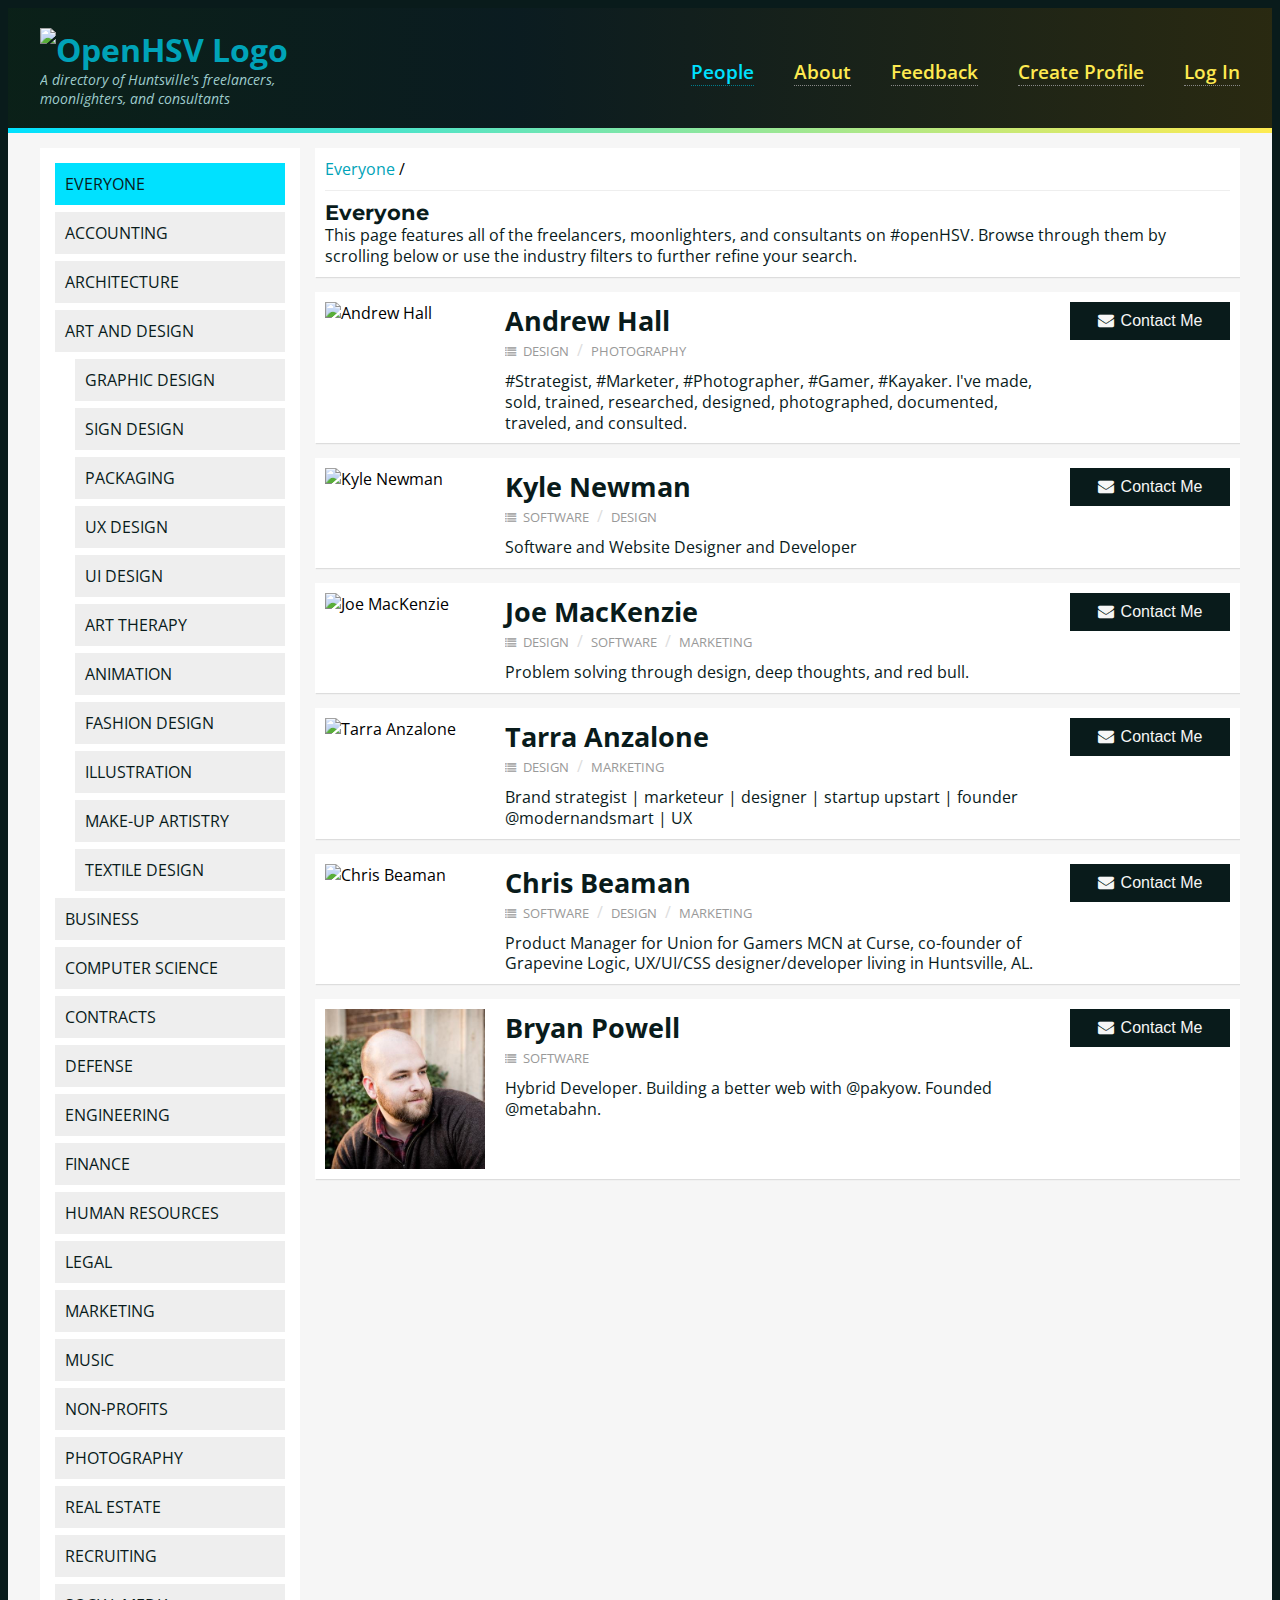
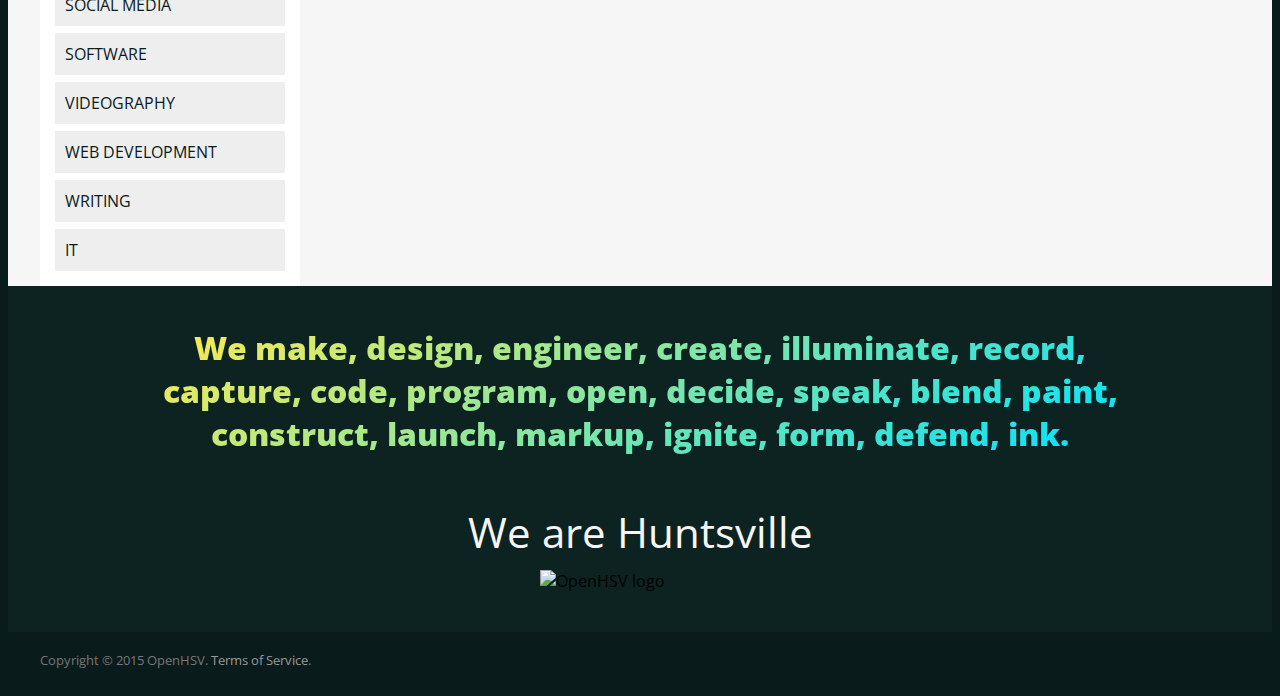
==== people/index.html @ aa8721c0 "Updated the content and CSS across all pages" ====
<!DOCTYPE html>
<html>
	<head>
	    <meta charset="utf-8">
	    <meta http-equiv="X-UA-Compatible" content="IE=edge">
	    <title>#openHSV - Index of freelancers, moonlighters, and consultants.</title>
	    <meta name="description" content="All of the professionals on #openHSV, sortable by industry.">
	    <meta name="viewport" content="width=device-width, initial-scale=1">
	    <link rel="stylesheet" href="/assets/font-awesome/css/font-awesome.min.css">
	    <link rel="stylesheet" href="/assets/css/normalize.css">
	    <link rel="stylesheet" href="/assets/css/style.css">
	    <link href='http://fonts.googleapis.com/css?family=Open+Sans:400,400italic,600,800|Montserrat' rel='stylesheet' type='text/css'>
	    <script src="http://code.jquery.com/jquery-2.1.4.min.js"></script>
	    <script src="https://code.jquery.com/ui/1.11.4/jquery-ui.min.js"></script>
	    <script src="/assets/js/modernizr.js"></script>
	</head>
	<body class="find">
		<header>
			<div class="overlay">
				<div class="header-top">
					<div class="wrapper">
						<div class="title">
							<h1>
								<a href="/">
									<img src="/assets/img/openhsv-logo.png" alt="OpenHSV Logo" />
								</a>
							</h1>
							<p>A directory of Huntsville's freelancers, moonlighters, and consultants</p>
						</div>
						<nav>
							<ul class="pages">
								<li>
									<a href="/people" class="selected">People</a>
								</li>
								<li>
									<a href="/about">About</a>
								</li>
								<li>
									<a class="fancybox" data-fancybox-type="iframe" href="/feedback">Feedback</a>
								</li>
							</ul>
							<ul class="create-login">
								<li>
									<a href="/people/new">Create Profile</a>
								</li>
								<li>
									<a href="/people/login">Log In</a>
								</li>					
							</ul>
						</nav>
					</div>
				</div>
			</div>
			<div class="gradient"></div>
		</header>
		<div class="content">
			<div class="wrapper">
				<div class="sidebar">
					<ul class="parentcats">
						<li class="selected">
							<a href="#">Everyone</a>
						</li>
						<li>
							<a href="#">Accounting</a>
						</li>
						<li>
							<a href="#">Architecture</a>
						</li>
						<li>
							<a href="#">Art and Design</a>
							<ul class="subcats">
								<li>
									<a href="#">Graphic Design</a>
								</li>
								<li>
									<a href="#">Sign Design</a>
								</li>
								<li>
									<a href="#">Packaging</a>
								</li>
								<li>
									<a href="#">UX Design</a>
								</li>
								<li>
									<a href="#">UI Design</a>
								</li>
								<li>
									<a href="#">Art Therapy</a>
								</li>
								<li>
									<a href="#">Animation</a>
								</li>
								<li>
									<a href="#">Fashion Design</a>
								</li>
								<li>
									<a href="#">Illustration</a>
								</li>
								<li>
									<a href="#">Make-Up Artistry</a>
								</li>
								<li>
									<a href="#">Textile Design</a>
								</li>
							</ul>
						</li>
						<li>
							<a href="#">Business</a>
						</li>
						<li>
							<a href="#">Computer Science</a>
						</li>
						<li>
							<a href="#">Contracts</a>
						</li>
						<li>
							<a href="#">Defense</a>
						</li>
						<li>
							<a href="#">Engineering</a>
						</li>
						<li>
							<a href="#">Finance</a>
						</li>
						<li>
							<a href="#">Human Resources</a>
						</li>
						<li>
							<a href="#">Legal</a>
						</li>
						<li>
							<a href="#">Marketing</a>
						</li>
						<li>
							<a href="#">Music</a>
						</li>
						<li>
							<a href="#">Non-Profits</a>
						</li>
						<li>
							<a href="#">Photography</a>
						</li>
						<li>
							<a href="#">Real Estate</a>
						</li>
						<li>
							<a href="#">Recruiting</a>
						</li>
						<li>
							<a href="#">Social Media</a>
						</li>
						<li>
							<a href="#">Software</a>
						</li>
						<li>
							<a href="#">Videography</a>
						</li>
						<li>
							<a href="#">Web Development</a>
						</li>
						<li>
							<a href="#">Writing</a>
						</li>
						<li>
							<a href="#">IT</a>
						</li>
					</ul>
				</div>
				<div class="profiles">
					<div class="description">
						<ul class="breadcrumbs">
							<li>
								<a href="/people">Everyone</a>
							</li>
							<li>&nbsp;/&nbsp;</li>
						</ul>
						<h2>Everyone</h2>
						<p>This page features all of the freelancers, moonlighters, and consultants on #openHSV. Browse through them by scrolling below or use the industry filters to further refine your search.</p>
					</div>
					<ul class="profiles-ul">
						<li class="profile">
							<img src="/assets/img/andrew-hall.jpg" alt="Andrew Hall" />
							<div class="details">
								<div class="contact">
									<div class="contact-wrapper">
										<button class="contactme"><span>Contact Me</span></button>
										<ul class="links">
											<li class="website">
												<a href="#"><span>Website</span></a>
											</li>
											<li class="linkedin">
												<a href="#"><span>Linkedin</span></a>
											</li>
											<li class="twitter">
												<a href="#"><span>Twitter</span></a>
											</li>
										</ul>
									</div>
								</div>
								<div class="details-wrapper">
									<h3>Andrew Hall</h3>
									<ul class="categories">
										<li>
											<a href="#">Design</a>
										</li>
										<li class="slash">&nbsp;/&nbsp;</li>
										<li>
											<a href="#">Photography</a>
										</li>
									</ul>
									<p class="bio">#Strategist, #Marketer, #Photographer, #Gamer, #Kayaker. I've made, sold, trained, researched, designed, photographed, documented, traveled, and consulted.</p>
								</div>
							</div>
						</li>
						<li class="profile">
							<img src="/assets/img/kyle-newman.jpg" alt="Kyle Newman" />
							<div class="details">
								<div class="contact">
									<div class="contact-wrapper">
										<button class="contactme"><span>Contact Me</span></button>
										<ul class="links">
											<li class="website">
												<a href="#"><span>Website</span></a>
											</li>
											<li class="linkedin">
												<a href="#"><span>Linkedin</span></a>
											</li>
											<li class="twitter">
												<a href="#"><span>Twitter</span></a>
											</li>
										</ul>
									</div>
								</div>
								<div class="details-wrapper">
									<h3>Kyle Newman</h3>
									<ul class="categories">
										<li>
											<a href="#">Software</a>
										</li>
										<li class="slash">&nbsp;/&nbsp;</li>
										<li>
											<a href="#">Design</a>
										</li>
									</ul>
									<p class="bio">Software and Website Designer and Developer</p>
								</div>
							</div>
						</li>
						<li class="profile">
							<img src="/assets/img/joe-mackenzie.jpg" alt="Joe MacKenzie" />
							<div class="details">
								<div class="contact">
									<div class="contact-wrapper">
										<button class="contactme"><span>Contact Me</span></button>
										<ul class="links">
											<li class="website">
												<a href="#"><span>Website</span></a>
											</li>
											<li class="linkedin">
												<a href="#"><span>Linkedin</span></a>
											</li>
											<li class="twitter">
												<a href="#"><span>Twitter</span></a>
											</li>
										</ul>
									</div>
								</div>
								<div class="details-wrapper">
									<h3>Joe MacKenzie</h3>
									<ul class="categories">
										<li>
											<a href="#">Design</a>
										</li>
										<li class="slash">&nbsp;/&nbsp;</li>
										<li>
											<a href="#">Software</a>
										</li>
										<li class="slash">&nbsp;/&nbsp;</li>
										<li>
											<a href="#">Marketing</a>
										</li>
									</ul>
									<p class="bio">Problem solving through design, deep thoughts, and red bull.</p>
								</div>
							</div>
						</li>
						<li class="profile">
							<img src="/assets/img/tarra-anzalone.jpg" alt="Tarra Anzalone" />
							<div class="details">
								<div class="contact">
									<div class="contact-wrapper">
										<button class="contactme"><span>Contact Me</span></button>
										<ul class="links">
											<li class="website">
												<a href="#"><span>Website</span></a>
											</li>
											<li class="linkedin">
												<a href="#"><span>Linkedin</span></a>
											</li>
											<li class="twitter">
												<a href="#"><span>Twitter</span></a>
											</li>
										</ul>
									</div>
								</div>
								<div class="details-wrapper">
									<h3>Tarra Anzalone</h3>
									<ul class="categories">
										<li>
											<a href="#">Design</a>
										</li>
										<li class="slash">&nbsp;/&nbsp;</li>
										<li>
											<a href="#">Marketing</a>
										</li>
									</ul>
									<p class="bio">Brand strategist | marketeur | designer | startup upstart | founder @modernandsmart | UX</p>
								</div>
							</div>
						</li>
						<li class="profile">
							<img src="/assets/img/chris-beaman.jpg" alt="Chris Beaman" />
							<div class="details">
								<div class="contact">
									<div class="contact-wrapper">
										<button class="contactme"><span>Contact Me</span></button>
										<ul class="links">
											<li class="website">
												<a href="http://www.chrisbeaman.com"><span>Website</span></a>
											</li>
											<li class="linkedin">
												<a href="http://www.linkedin.com/in/chrisbeaman"><span>Linkedin</span></a>
											</li>
											<li class="twitter">
												<a href="http://twitter.com/cgbeaman"><span>Twitter</span></a>
											</li>
										</ul>
									</div>
								</div>
								<div class="details-wrapper">
									<h3>Chris Beaman</h3>
									<ul class="categories">
										<li>
											<a href="#">Software</a>
										</li>
										<li class="slash">&nbsp;/&nbsp;</li>
										<li>
											<a href="#">Design</a>
										</li>
										<li class="slash">&nbsp;/&nbsp;</li>
										<li>
											<a href="#">Marketing</a>
										</li>
									</ul>
									<p class="bio">Product Manager for Union for Gamers MCN at Curse, co-founder of Grapevine Logic, UX/UI/CSS designer/developer living in Huntsville, AL.</p>
								</div>
							</div>
						</li>
						<li class="profile">
							<img src="/assets/img/bryan-powell.jpg" alt="Bryan Powell" />
							<div class="details">
								<div class="contact">
									<div class="contact-wrapper">
										<button class="contactme"><span>Contact Me</span></button>
										<ul class="links">
											<li class="website">
												<a href="#"><span>Website</span></a>
											</li>
											<li class="linkedin">
												<a href="#"><span>Linkedin</span></a>
											</li>
											<li class="twitter">
												<a href="#"><span>Twitter</span></a>
											</li>
										</ul>
									</div>
								</div>
								<div class="details-wrapper">
									<h3>Bryan Powell</h3>
									<ul class="categories">
										<li>
											<a href="#">Software</a>
										</li>
									</ul>
									<p class="bio">Hybrid Developer. Building a better web with @pakyow. Founded @metabahn.</p>
								</div>
							</div>
						</li>
					</ul>
				</div>
			</div>
		</div>
		<div class="originals">
			<div class="wrapper">
				<h3>We make, design, engineer, create, illuminate, record, capture, code, program, open, decide, speak, blend, paint, construct, launch, markup, ignite, form, defend, ink.</h3>
				<p>We are Huntsville</p>
				<img src="/assets/img/openhsv-logo.png" alt="OpenHSV logo" />
			</div>
		</div>
		<footer>
			<div class="wrapper">
				<p>Copyright &copy; 2015 OpenHSV. <a href="/terms">Terms of Service</a>.</p>
			</div>
		</footer>
	<script src="/assets/js/jquery.fancybox.pack.js"></script>
	<script src="/assets/js/jquery.fancybox-buttons.js"></script>
	<script src="/assets/js/tinynav.min.js"></script>
	<script src="/assets/js/main.js"></script>
	</body>
</html>
---- assets/css/style.css ----
/* Imports */
@import url("jquery.fancybox.css");
@import url("jquery.fancybox-buttons.css");

/*================ GLOBAL =================
=========================================*/

body {
	font-size: 16px;
	font-family: 'Open Sans', sans-serif;
	font-weight: 400;
	background-color: #091B1B;
}
a {
	text-decoration: none;
	color: #00A3B8;
}
a:hover {
	text-decoration: underline;
	color: #00A3B8;
}
a:focus, a:active, a:hover, a:visited {
	outline: none;
}
p {
	font-size: 1em;
	line-height: 1.3;
	color: #091B1B;
}
ul {
	list-style: none;
	padding: 0;
	margin: 0;
}
h1, h2 {
	margin: 0; 
	padding: 0;
}
.content {
	background-color: #f6f6f6;
}

/*================ HEADER =================
=========================================*/
header {
	background: url('../img/computerfilledtable.jpg') no-repeat right top;
	background-size: 100%;
}
header .overlay {
	background: rgba(10, 40, 40, 0.8);
	background: -moz-linear-gradient(left,  rgba(11,33,24,0.9) 0%, rgba(11,28,33,0.9) 40%, rgba(45,43,16,0.9) 100%); /* FF3.6+ */
	background: -webkit-gradient(linear, left top, right top, color-stop(0%,rgba(11,33,24,0.9)), color-stop(40%,rgba(11,28,33,0.9)), color-stop(100%,rgba(45,43,16,0.9))); /* Chrome,Safari4+ */
	background: -webkit-linear-gradient(left,  rgba(11,33,24,0.9) 0%,rgba(11,28,33,0.9) 40%,rgba(45,43,16,0.9) 100%); /* Chrome10+,Safari5.1+ */
	background: -o-linear-gradient(left,  rgba(11,33,24,0.9) 0%,rgba(11,28,33,0.9) 40%,rgba(45,43,16,0.9) 100%); /* Opera 11.10+ */
	background: -ms-linear-gradient(left,  rgba(11,33,24,0.9) 0%,rgba(11,28,33,0.9) 40%,rgba(45,43,16,0.9) 100%); /* IE10+ */
	background: linear-gradient(to right,  rgba(11,33,24,0.9) 0%,rgba(11,28,33,0.9) 40%,rgba(45,43,16,0.9) 100%); /* W3C */
	filter: progid:DXImageTransform.Microsoft.gradient( startColorstr='#e60b2118', endColorstr='#e62d2b10',GradientType=1 ); /* IE6-9 */
}
.header-top {
	padding: 20px 0;
	overflow: hidden;
}
.header-bottom {
	padding-bottom: 20px;
	overflow: hidden;
}
.gradient {
	background: rgba(0,225,255,1);
	background: -moz-linear-gradient(45deg, rgba(0,225,255,1) 0%, rgba(255,235,80,1) 100%);
	background: -webkit-gradient(left bottom, right top, color-stop(0%, rgba(0,225,255,1)), color-stop(100%, rgba(255,235,80,1)));
	background: -webkit-linear-gradient(45deg, rgba(0,225,255,1) 0%, rgba(255,235,80,1) 100%);
	background: -o-linear-gradient(45deg, rgba(0,225,255,1) 0%, rgba(255,235,80,1) 100%);
	background: -ms-linear-gradient(45deg, rgba(0,225,255,1) 0%, rgba(255,235,80,1) 100%);
	background: linear-gradient(45deg, rgba(0,225,255,1) 0%, rgba(255,235,80,1) 100%);
	filter: progid:DXImageTransform.Microsoft.gradient( startColorstr='#00e1ff ', endColorstr='#ffeb50 ', GradientType=1 );
	width: 100%;
	height: 5px;
}
.wrapper {
	max-width: 1200px;
	margin: 0 auto;
	overflow: hidden;
}
.title {
	float: left;
	width: 250px;
}
.title p {
	font-size: 0.9em;
	font-style: italic;
	color: #9DCBCB;
	margin: 0;
}
h1 img {
	width: 250px;
}
nav {
	float: right;
	padding-top: 30px;
}
nav ul {
	float: left;
	margin: 0;
}
nav .pages {
	margin-right: 40px;
}
nav li {
	float: left; 
	margin-right: 40px;
}
nav li:last-child {
	margin-right: 0;
}
nav li a {
	font-size: 1.2em;
	font-weight: 600;
	color: #FEEA50;
	border-bottom: 1px dotted #888;
	display: block;
}
nav li a:hover {
	color: #f6f6f6;
	border-bottom-color: #888;
	text-decoration: none;
}
nav li a.selected, nav li a.selected:hover {
	color: #00E1FF;
	border-bottom-color: #007C8C;
}

/*=============== HOME PAGE ===============
=========================================*/

.home .header-top {
	background-color: rgba(9, 27, 27, 0.7);
}
.home h2 {
	font-family: 'Open Sans', sans-serif;
	font-size: 1.8em;
	line-height: 1.4;
	padding: 40px 0;
	color: #f6f6f6;
	clear: both;
	width: 60%;
	margin: 0 auto;
	text-align: center;
	font-weight: normal;
}
.home h3 {
	color: #f6f6f6;
	text-align: center;
	font-family: 'Montserrat', sans-serif;
	font-weight: bold;
	font-size: 2.4em;
	line-height: 1.4em;
	padding-bottom: 40px;
	margin: 0;
}
.home h4 {
	color: #f6f6f6;
	font-family: 'Open Sans', sans-serif;
	text-align: center;
	font-size: 1.4em;
	font-weight: normal;
	margin: 0 0 15px;
}
.home .chevron {
	display: block;
	clear: both;
	width: 30px;
	position: relative;
	margin: 0 auto;
	height: 40px;
}
.home .chevron:before, .home .chevron:after {
    position: absolute;
    display: block;
    content: "";
    border: 14px solid transparent;
}
.home .chevron:before {
    top: 0;
    border-top-color: #D8D8D8;
}
.home .chevron:after {
    top: -3px;
    border-top-color: #1E2E2F;
}
.home a {
	outline: none;
}
.home .content .wrapper {
	background: none;
	padding-top: 30px;
}
.blurbs {
	overflow: hidden;
	text-align: center;
}
.blurbs li {
	width: 28%;
	display: inline-block;
	margin-right: 4%;
	text-align: left;
}
.blurbs li:last-child {
	margin-right: 0;
}
.blurbs img {
	width: 100%;
}
.blurbs p {
	font-size: 1.1em;
	margin: 20px 0 0;
	height: 110px;
}
.blurbs a {
	display: block;
	background-color: #091B1B;
	text-align: center;
	color: #f6f6f6;
	font-size: 1.2em;
	padding: 20px 0;
	margin: 20px 0 0;
}
.blurbs a:hover {
	background-color: #054242;
}
.whyjoin {
	text-align: center;
	padding: 50px 0;
}
.whyjoin h3 {
	color: #111;
	padding-bottom: 0;
}
.whyjoin .chevron {
	width: 48px;
	height: 10px;
}
.whyjoin .chevron:before, .whyjoin .chevron:after {
	border: 24px solid transparent;
}
.whyjoin .chevron:before {	    
	border-top-color: #aaa;
}
.whyjoin .chevron:after {
    border-top-color: #fbfbfb;
}
.together {
	background: url('../img/groupdiscussion.jpg') no-repeat left -260px;
	background-size: 100%;
}
.together .overlay {
	background: rgba(0, 0, 0, 0.7);
}
.together h3 {
	padding: 100px 0 0;
	text-align: center;
	margin: 0;
}
.together p {
	font-size: 1.9em;
	padding: 40px 0 100px;
	text-align: center;
	color: #f6f6f6;
	margin: 0 auto;
	width: 70%;
}
.credo {
	background: url('../img/greyzz.png') repeat 0 0;
}
.credo .wrapper {
	padding: 50px 0;
}
.credo h5 {
	font-size: 4em;
	text-align: center;
	margin: 0;
	font-family: 'Montserrat', sans-serif;
}
.credo ol {
	width: 320px;
	margin: 20px auto 0;
}
.credo li {
	font-size: 1.6em;
}
.credo a {
	display: block;
	background-color: #091B1B;
	text-align: center;
	color: #f6f6f6;
	font-size: 1.5em;
	padding: 20px 0;
	width: 300px;
	margin: 40px auto 0;
}
.credo a:hover {
	background-color: #054242;
	color: #f6f6f6;
}
.pattern {
	background: #f6f6f6 url('../img/grey.png') repeat 0 0;
}
.pattern .overlay {
	background: rgba(256, 256, 256, 0.3);
}

/*============== ABOUT PAGE ===============
=========================================*/

.breadcrumbs {
	overflow: hidden;
	padding: 15px 0;
  	box-shadow: 0px 2px 0 #eee;
  	margin: 0;
}
.breadcrumbs li {
	float: left;
}
.breadcrumbs li a {
	color: #00A3B8;
}
.breadcrumbs li a:hover {
	text-decoration: underline;
}
.content-body {
	padding: 20px 0;
}

/*=============== ORIGINALS ===============
=========================================*/

.originals {
	background-color: #0C2322;
	padding: 40px 0;
}
.originals .wrapper {
	margin: 0 auto;
}
.originals h3 {
	color: #00A3B8;
	font-size: 2em;
	font-weight: 800;
	background: linear-gradient(330deg, #00e1ff 0%, #ffeb50 100%);
	-webkit-background-clip: text;
	-webkit-text-fill-color: transparent;
	text-align: center;
	width: 80%;
	margin: 0 auto;
	padding: 0;
}
.originals p {
	color: #f6f6f6;
	font-size: 2.6em;
	padding: 50px 0 0;
	margin: 0;
	text-align: center;
}
.originals img {
	width: 200px;
	margin: 0 auto;
	padding-top: 10px;
	display: block;
}

/*=============== FEEDBACK ================
=========================================*/

.fancybox-type-iframe .fancybox-outer {
	background-color: #EAE9E3;
	}
.jotform-form .form-all {
	width: auto;
}

/*=============== SIDEBAR =================
=========================================*/

.sidebar {
	background-color: #fff;
	width: 260px;
	float: left;
	overflow: hidden;
}
.parentcats {
	padding: 15px;
}
.sidebar {
	margin-top: 15px;
}
.sidebar li {
	margin-bottom: 7px;
}
.sidebar li:last-child {
	margin-bottom: 0;
}
.sidebar a {
	display: block;
	padding: 10px;
	color: #091B1B;
	text-transform: uppercase;
	overflow: hidden;
	background-color: #eee;
}
.sidebar a:hover {
	background-color: #ddd;
}
.sidebar .selected a, .sidebar .selected a:hover {
	background-color: #00E1FF;
}
.subcats {
	margin: 7px 0 0;
}
.subcats li {
	margin-left: 20px;
}
.tinynav { 
	display: none 
}

/*================ INDEX ==================
=========================================*/

.profiles {
	padding: 15px 0 30px 15px;
	overflow: hidden;
}
.description {
	padding: 10px;
	margin: 0 0 15px;
	box-shadow: 1px 1px 1px #ddd;
	background-color: #fff;
}
.description h2 {
	padding: 0;
	color: #091B1B;
	width: auto;
	margin: 0;
	font-size: 1.3em;
	text-align: left;
	font-weight: bold;
	font-family: 'Montserrat', sans-serif;
}
.description .breadcrumbs {
	padding: 0 0 10px;
	margin: 0 0 10px;
	box-shadow: 0 1px 0 #eee;
}
.description p {
	margin: 0;
}
.profile {
	background-color: #fff;
	box-shadow: 1px 1px 1px #ddd;
	overflow: hidden;
	padding: 10px;
	margin: 0 0 15px;
}
.profile:last-child {
	margin-bottom: 0;
}
.profile img {
	width: 160px;
	float: left;
	display: block;
}
.details {
	overflow: hidden;
}
.details-wrapper {
	padding: 0 10px 0 20px;
	overflow: hidden;
}
.details h3 {
	margin: 0;
	font-size: 1.7em;
	color: #091B1B;
}
.categories {
	overflow: hidden;
}
.categories:before {
	font-family: 'FontAwesome';
	margin: 0 3px 0 0;
	color: #aaa;
	content: '\f03a';
	font-size: 0.7em;
}
.categories li {
	display: inline-block;
	color: #999;
}
.categories li a {
	color: #999;
	font-size: 0.8em;
	text-transform: uppercase;
}
.categories li a:hover {
	text-decoration: underline;
}
.categories .slash {
	color: #ddd;
}
.bio {
	padding: 10px 0 0;
	margin: 0;
	font-size: 1em;
}
.contact {
	float: right;
	width: 160px;
}
.contactme {
	display: block;
	background-color: #091B1B;
	text-align: center;
	color: #f6f6f6;
	font-size: 1em;
	padding: 10px 0;
	width: 100%;
	border: 0;
	outline: 0;
}
.contactme:hover {
	background-color: #054242;
	color: #f6f6f6;
}
.contactme span:hover {
	text-decoration: underline;
}
.contactme:before {
	font-family: 'FontAwesome';
	margin:0 7px 0 0;
	color: #f6f6f6;
	content: '\f0e0';
}
.links {
	padding: 10px 0 0;
	position: absolute;
	background-color: #fff;
	display: none;
}
.links li {
	margin-bottom: 5px;
	line-height: 1.2;
}
.links li:last-child {
	margin-bottom: 0;
}
.links a {
	overflow: hidden;
	color: #00A3B8;
	font-size: 0.9em;
}
.links a:before {    
	font-family: 'FontAwesome';
	margin:0 7px 0 0;
	color: #091B1B;
}
.links a:hover {
	text-decoration: none;
}
.links a span:hover {
	text-decoration: underline;
}
.website a:before {
	content: '\f0c1';
}
.linkedin a:before {
	content: '\f0e1';
}
.twitter a:before {
	content: '\f099';
}
.links i {
	font-size: 1.2em;
	display: block;
	float: left;
	margin-right: 8px;
}
.links a span:hover {
	text-decoration: underline;
}

/*=============== ACCORDION ===============
=========================================*/

/* Overlays */
.ui-widget-overlay {
	position: fixed;
	top: 0;
	left: 0;
	width: 100%;
	height: 100%;
}
.ui-accordion .ui-accordion-header {
	display: block;
	cursor: pointer;
	position: relative;
	min-height: 0; /* support: IE7 */
	font-size: 100%;
}

/*============ CREATE PROFILE =============
=========================================*/

.form {
	width: 500px;
	margin: 0 auto;
}
.form h2 {
	font-size: 2em;
}
.errors {
	color: red;
	font-size: 0.8em;
}
fieldset {
	margin: 5px 0 0;
	padding: 20px;
	border: none;
	background-color: #fff;
	box-shadow: 1px 1px 1px #ddd;
}
fieldset li {
	margin-bottom: 20px;
}
fieldset li:last-of-type {
	margin: 0;
}
fieldset label {
	display: block;
}
.form input[type="text"], .form input[type="password"] {
	height: 35px;
	margin: 0;
	padding: 0 0 0 6px;
	width: 240px;
}
.form textarea {
	width: 250px;
	padding: 0 0 0 6px;
	border: 1px solid #dfdfdf;
	height: 100px;
}
::-webkit-input-placeholder {
	padding-left: 6px;
}
:-moz-placeholder {
	padding-left: 6px;
}
:-ms-input-placeholder {
	padding-left: 6px;
}
.smalltext {
	font-size: 0.8em;
	margin: 10px 0 0;
}
.form input[type="submit"] {
	display: block;
	background-color: #091B1B;
	text-align: center;
	color: #f6f6f6;
	font-size: 1em;
	padding: 10px 0;
	border: none;
	width: 140px;
}
.form #submit {
	margin-top: 20px;
}
.form input[type="submit"]:hover, .form #submit:hover {
	background-color: #054242;
	text-decoration: underline;
}
legend {
	text-transform: uppercase;
	color: #bbb;
}

/*================ FOOTER =================
=========================================*/

footer {
	background-color: #091B1B;
}
footer {
	padding: 20px 0;
}
footer p {
	color: #777;
	margin: 0;
	padding: 0;
	font-size: 0.8em;
}
footer a {
	color: #999;
}
footer a:hover {
	color: #999;
	text-decoration: underline;
}

/*============ MEDIA QUERIES ==============
=========================================*/

@media only screen and (max-width: 1400px) {
	header {
		background-size: 1400px;
	}
	.together {
		background-size: 1400px;
	}
}
@media only screen and (max-width: 1200px) {
	.header-top {
		padding: 30px 0;
	}
	.wrapper {
		padding: 0 20px;
	}
	.home h2 {
		width: 70%;
	}
}
@media only screen and (max-width: 900px) {
	
	header {
		background-size: 1600px;
	}
	.title {
		float: none;
		margin: 0 auto;
		text-align: center;
	}
	.header-bottom h2 { 
		text-align: center;
		padding: 25px 0;
		font-size: 1.3em;
		width: 80%;
		margin: 0 auto;
	}
	h3, .header-bottom h3 {
		font-size: 1.6em;
		padding-bottom: 25px;
		margin: 0;
	}
	.profiles {
		padding-left: 0;
	}
	.details h3 {
		padding-bottom: 0;
	}
	.header-bottom h4 {
		font-size: 1.3em;
	}
	.home .chevron {
		height: 25px;
	}
	nav {
		padding-top: 15px;
		float: none;
		text-align: center;
	}
	nav ul {
		margin: 0 auto;
		padding: 10px 0 0;
		float: none;
		overflow: hidden;
		text-align: center;
	}
	nav ul:first-child {
		margin: 0;
		padding: 0;
	}
	nav .nav-buttons {
		padding-top: 20px;
	}
	nav li, .about nav li {
		margin-right: 30px;
		display: inline-block;
		float: none;
	}
	nav li:last-child {
		margin-right: 0;
	}
	nav li a {
		font-size: 1.2em;
	} 
	.tinynav { 
		display: block;
		height: 40px;
		border: 1px solid #eee;
		background-color: #fff;
	}
    .parentcats { 
    	display: none; 
    }
    .js .tinynav { 
    	display: block; 
    }
    .js .parentcats { 
    	display: none; 
	}
    .sidebar {
    	float: none;
    	width: auto;
    	margin-top: 10px;
    }
    select.tinynav {
    	width: 100%;
    }
    .backdrop {
    	background-color: #eaeaea;
    	padding: 20px 0;
    }
    .backdrop img {
    	margin: 0 auto;
    	float: none;
    	display: block;
    }
    .about .google-map {
		width: 300px;
	}
	.about .google-map .map {
		margin-top: -150px;
	}
	.about .about-text p {
		font-size: 0.9em;
	}
	.about .index-wrapper {
		padding: 0 10px;
	}
	.blurbs {
		margin: 0;
	}
	.blurbs li {
		display: block;
		width: 70%;
		margin: 0 auto;
		text-align: left;
		margin-bottom: 50px;
	}
	.blurbs li:last-child {
		margin-bottom: 0;
	}
	.blurbs p {
		margin: 10px 0;
		height: auto;
	}
	.blurbs li:last-child {
		margin: 0 auto;
	}
	.whyjoin {
		padding: 40px 0 20px;
	}
	.whyjoin h3 {
		padding-bottom: 10px;
	}
	.together h3 {
		padding: 40px 0 0;
		font-size: 2em;
		width: 90%;
		margin: 0 auto;
	}
	.together p {
		font-size: 1.5em;
		padding: 40px 0;
	}
	.content-body {
		padding-top: 0;
	}
	.content-body h2 {
		margin-top: 20px;
	}
	.content-body h3 {
		padding-bottom: 0;
	}
	.form h2 {
		padding-top: 10px;
		line-height: 1.1em;
	}
}
@media only screen and (max-width: 700px) {
	.profile img {
		width: 120px;
	}
	.details h3 {
		font-size: 1.3em;
	}
	.contact {
		width: 120px;
	}
}
@media only screen and (max-width: 500px) {
	.contact {
		float: none;
		width: 100%;
	}
	.contact-wrapper {
		padding: 0 0 10px 10px;
		position: relative;
	}
	.links {
		width: 100%;
		background: #f9f9f9;
		padding: 10px 0;
		border-bottom: 1px solid #eee;
	}
	.links li {
		padding: 0 0 0 15px;
	}
	.form {
		width: auto;
	}
	.originals p {
		padding: 25px 0 0;
	}
	.originals h3 {
		font-size: 1.3em;
		width: 90%;
	}
	.originals {
		padding: 25px 0;
	}
}
@media only screen and (max-width: 400px) {
	.header-top {
		padding: 20px 0;
	}
	.wrapper {
		padding: 0 10px;
	}
	h2, .about h2 {
		font-size: 1em;
	}
	.header-bottom h3 {
		font-size: 1.2em;
	}
	.blurbs a {
		margin: 15px 0 0;
	}
	.index-wrapper {
		padding: 10px;
	}
	.together h3 {
		font-size: 1.5em;
	}
	.together p {
		font-size: 1.3em;
	}
	.whyjoin h3 {
		font-size: 1.5em;
	}
	.credo h5 {
		font-size: 3em;
	}
	.credo ol {
		width: 260px;
	}
	.credo li {
		font-size: 1.3em;
	}
	.credo a {
		font-size: 1.2em;
	}
	.originals p {
		font-size: 2em;
		padding-top: 30px;
	}
	.social i {
		font-size: 1em;
	}
	.social a span {
		font-size: 1em;
	}
}
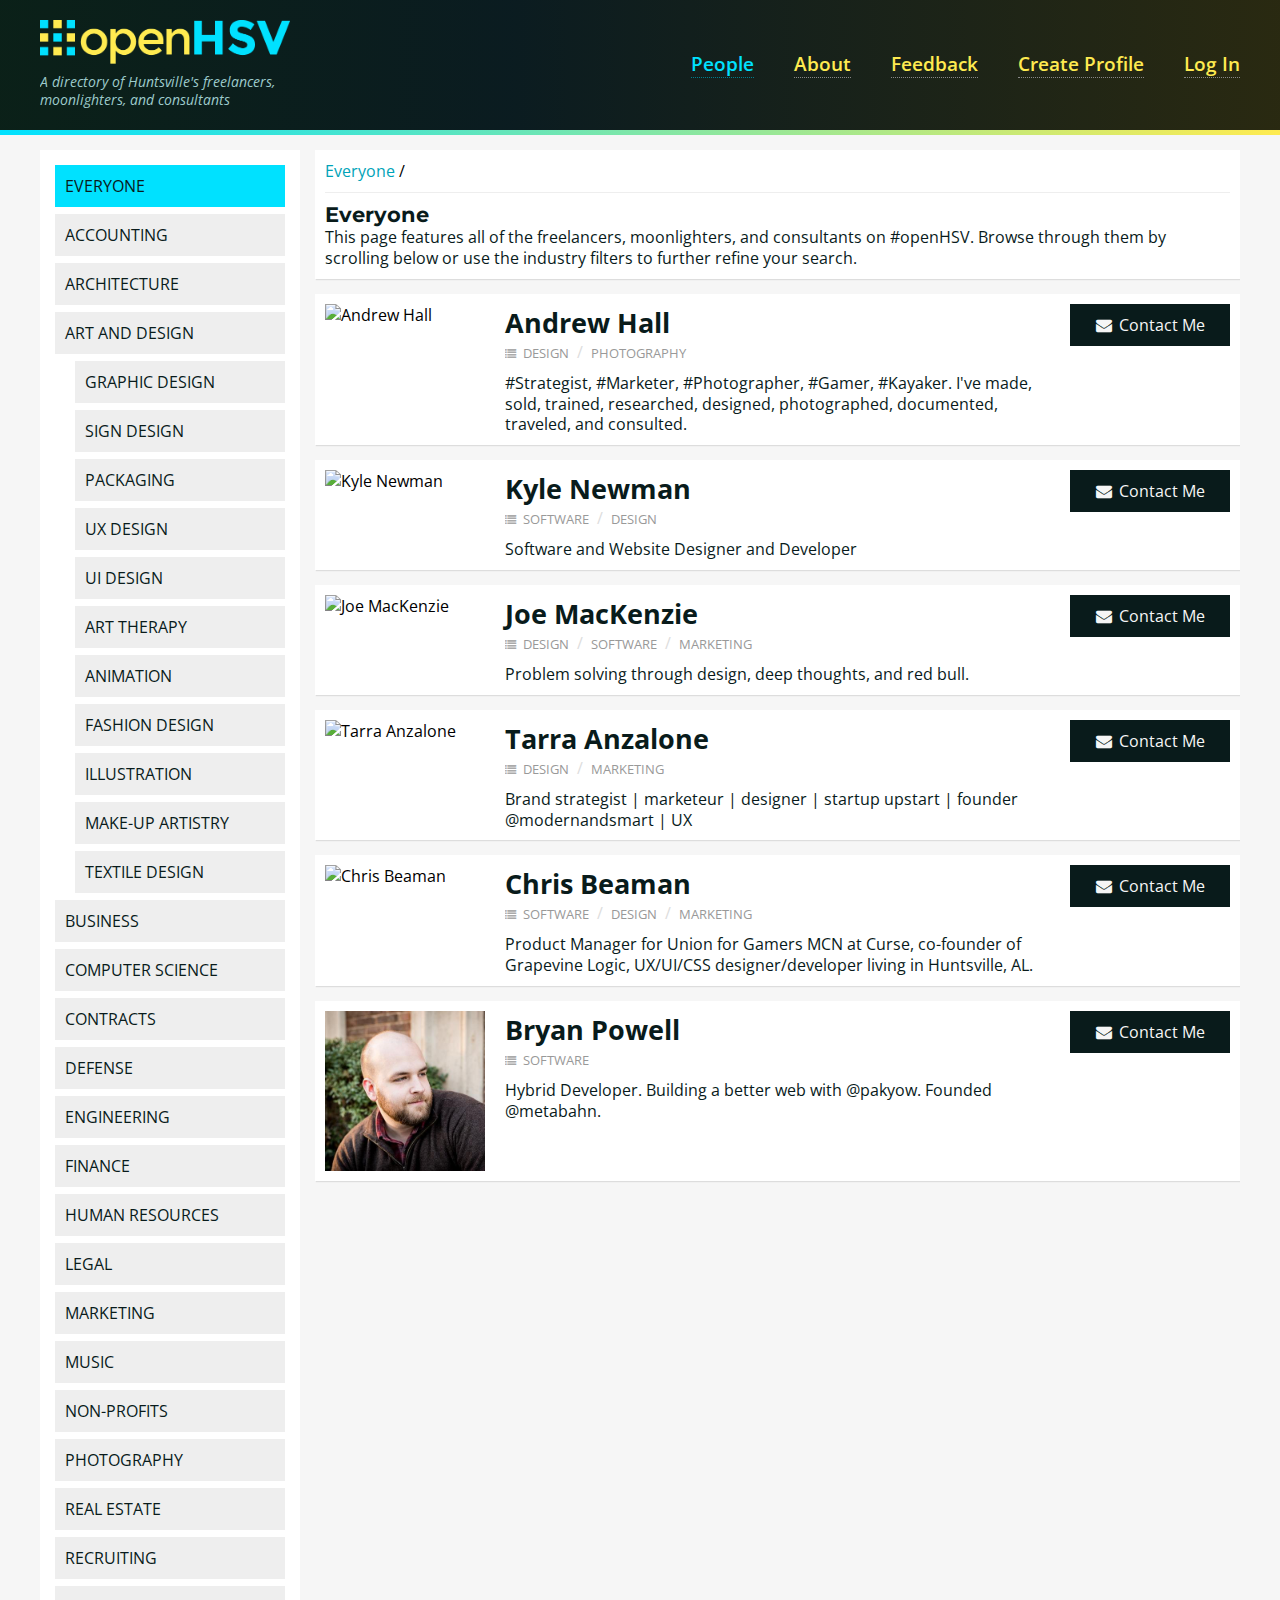
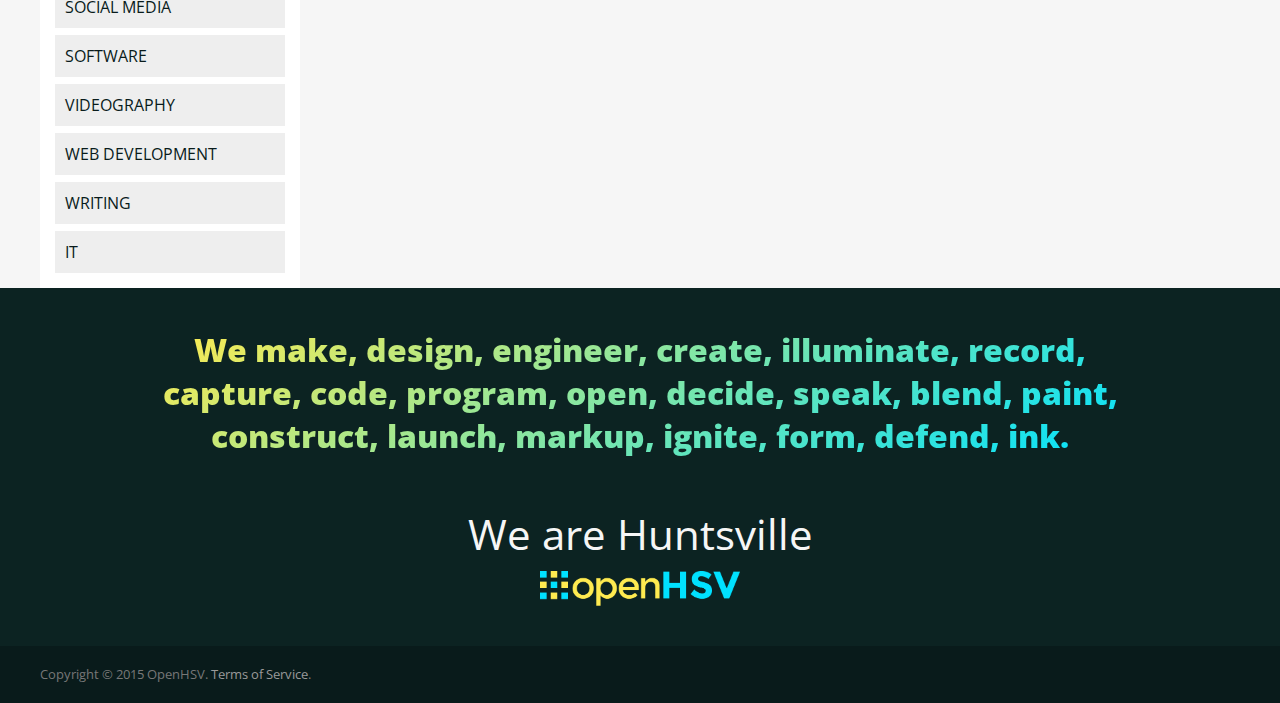
==== commit 883c3da3: "Updated CSS for About/People" ====
--- a/people/index.html
+++ b/people/index.html
@@ -405,6 +405,7 @@
 	<script src="/assets/js/jquery.fancybox.pack.js"></script>
 	<script src="/assets/js/jquery.fancybox-buttons.js"></script>
 	<script src="/assets/js/tinynav.min.js"></script>
+	<script src="/assets/js/chosen.jquery.min.js"></script>
 	<script src="/assets/js/main.js"></script>
 	</body>
 </html>--- a/assets/css/style.css
+++ b/assets/css/style.css
@@ -268,9 +268,6 @@
 	margin: 0 auto;
 	width: 70%;
 }
-.credo {
-	background: url('../img/greyzz.png') repeat 0 0;
-}
 .credo .wrapper {
 	padding: 50px 0;
 }
@@ -328,6 +325,55 @@
 }
 .content-body {
 	padding: 20px 0;
+}
+.about h2 {
+	text-align: center;
+	font-size: 4em;
+	padding-bottom: 30px;
+	font-family: 'Montserrat', sans-serif;
+}
+.about .content-body ul {
+	text-align: center;
+	overflow: hidden;
+	padding: 0 0 40px;
+}
+.about .content-body li {
+	display: inline-block;
+	width: 28%;
+	text-align: left;
+	margin-right: 4%;
+	vertical-align: text-top;
+}
+.about .content-body li:last-child {
+	margin-right: 0;
+}
+.about .content-body li img {
+	display: block;
+	width: 100%;
+}
+.about .content-body li h3 {
+	font-size: 2em;
+	margin: 20px 0 0;
+}
+.about .content-body li p {
+	margin: 0;
+}
+.about .together {
+	background: url('../img/groupdiscussion.jpg') no-repeat left -280px;
+	background-size: 100%;
+}
+.about .together h3 {
+	color: #f6f6f6;
+	font-size: 4em;
+	font-family: 'Montserrat', sans-serif;
+	padding: 120px 0;
+}
+.theteam {
+	background-color: #f6f6f6;
+	padding: 40px 0;
+}
+.theteam p {
+	font-size: 1.3em;
 }
 
 /*=============== ORIGINALS ===============
@@ -420,6 +466,12 @@
 .tinynav { 
 	display: none 
 }
+#submenu {
+	display: none;
+}
+.selected.active #submenu {
+	display: visible;
+}
 
 /*================ INDEX ==================
 =========================================*/
@@ -608,7 +660,6 @@
 =========================================*/
 
 .form {
-	width: 500px;
 	margin: 0 auto;
 }
 .form h2 {
@@ -620,7 +671,7 @@
 }
 fieldset {
 	margin: 5px 0 0;
-	padding: 20px;
+	padding: 30px;
 	border: none;
 	background-color: #fff;
 	box-shadow: 1px 1px 1px #ddd;
@@ -646,6 +697,7 @@
 	border: 1px solid #dfdfdf;
 	height: 100px;
 }
+/*
 ::-webkit-input-placeholder {
 	padding-left: 6px;
 }
@@ -655,9 +707,11 @@
 :-ms-input-placeholder {
 	padding-left: 6px;
 }
+*/
 .smalltext {
 	font-size: 0.8em;
-	margin: 10px 0 0;
+	margin: 7px 0 0;
+	color: #888;
 }
 .form input[type="submit"] {
 	display: block;
@@ -679,6 +733,21 @@
 legend {
 	text-transform: uppercase;
 	color: #bbb;
+}
+.chzn-container {
+	width: 250px !important;
+}
+.form .chzn-search input[type="text"] {
+	height: 25px;
+}
+.category, .item, .chzn-container-single .chzn-single {
+    font-family: sans-serif;
+}
+.category {
+	font-weight: bold;
+}
+.chzn-results li.item {
+	padding-left: 25px;
 }
 
 /*================ FOOTER =================
@@ -790,15 +859,15 @@
 	nav li a {
 		font-size: 1.2em;
 	} 
+	.parentcats { 
+    	display: none; 
+    }
 	.tinynav { 
 		display: block;
 		height: 40px;
 		border: 1px solid #eee;
 		background-color: #fff;
 	}
-    .parentcats { 
-    	display: none; 
-    }
     .js .tinynav { 
     	display: block; 
     }
@@ -883,6 +952,32 @@
 		padding-top: 10px;
 		line-height: 1.1em;
 	}
+	.about .content-body h2 {
+		font-size: 3em;
+	}
+	.about .content-body li h3 {
+		font-size: 1.4em;
+	}
+	.theteam p {
+		font-size: 1em;
+	}
+	.about .together h3 {
+		padding: 100px 0;
+		font-size: 3em;
+	}
+	.about .together {
+		background-position: left -160px;
+	}
+	.about .content-body li {
+		display: block;
+		width: 70%;
+		margin: 0 auto;
+		margin-bottom: 50px;
+	}
+	.about .content-body li:last-child {
+		margin: 0 auto;
+		margin-bottom: 0;
+	}
 }
 @media only screen and (max-width: 700px) {
 	.profile img {
@@ -893,6 +988,16 @@
 	}
 	.contact {
 		width: 120px;
+	}
+	.theteam {
+		padding: 20px 0;
+	}
+	.about .together h3 {
+		padding: 60px 0;
+		font-size: 2em;
+	}
+	.about .content-body h2 {
+		font-size: 2em;
 	}
 }
 @media only screen and (max-width: 500px) {
@@ -926,6 +1031,12 @@
 	.originals {
 		padding: 25px 0;
 	}
+	.about .together {
+		background-position: left -70px;
+	}
+	.about .together h3 {
+		padding: 40px;
+	}
 }
 @media only screen and (max-width: 400px) {
 	.header-top {
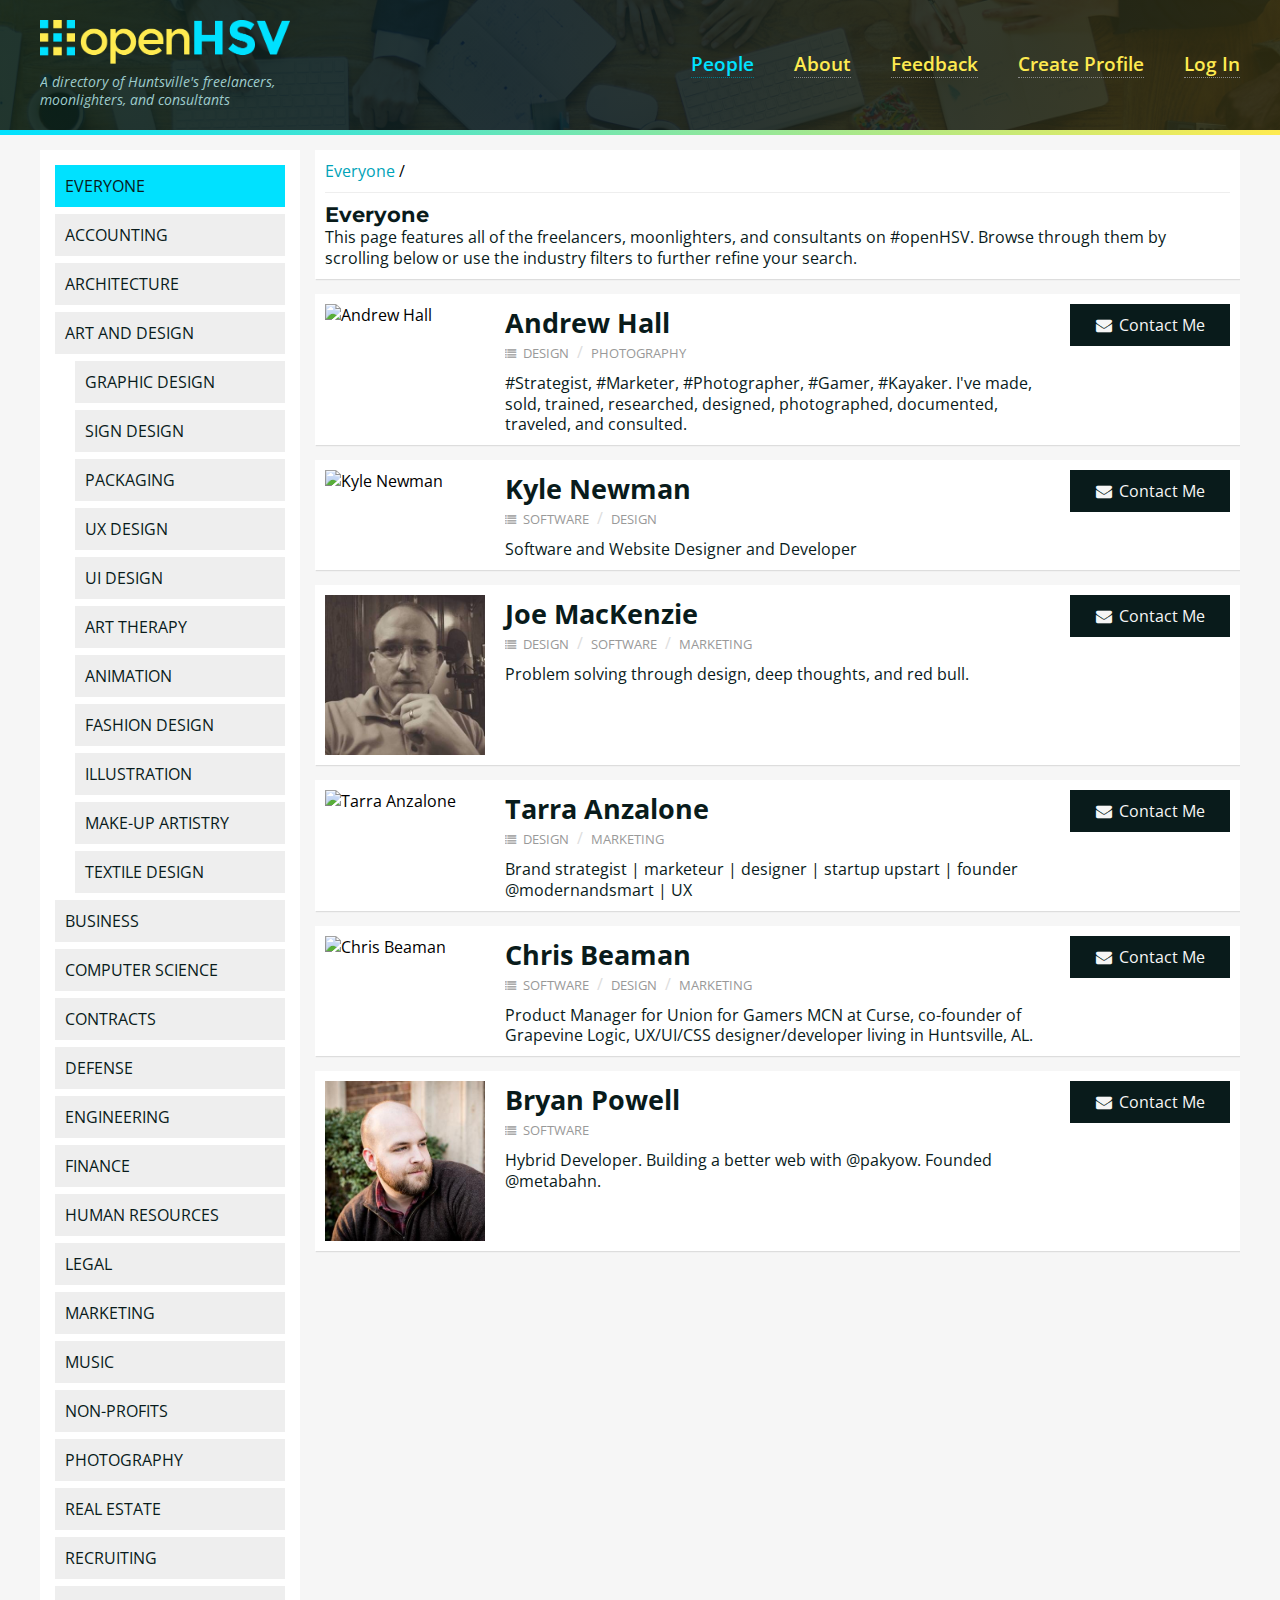
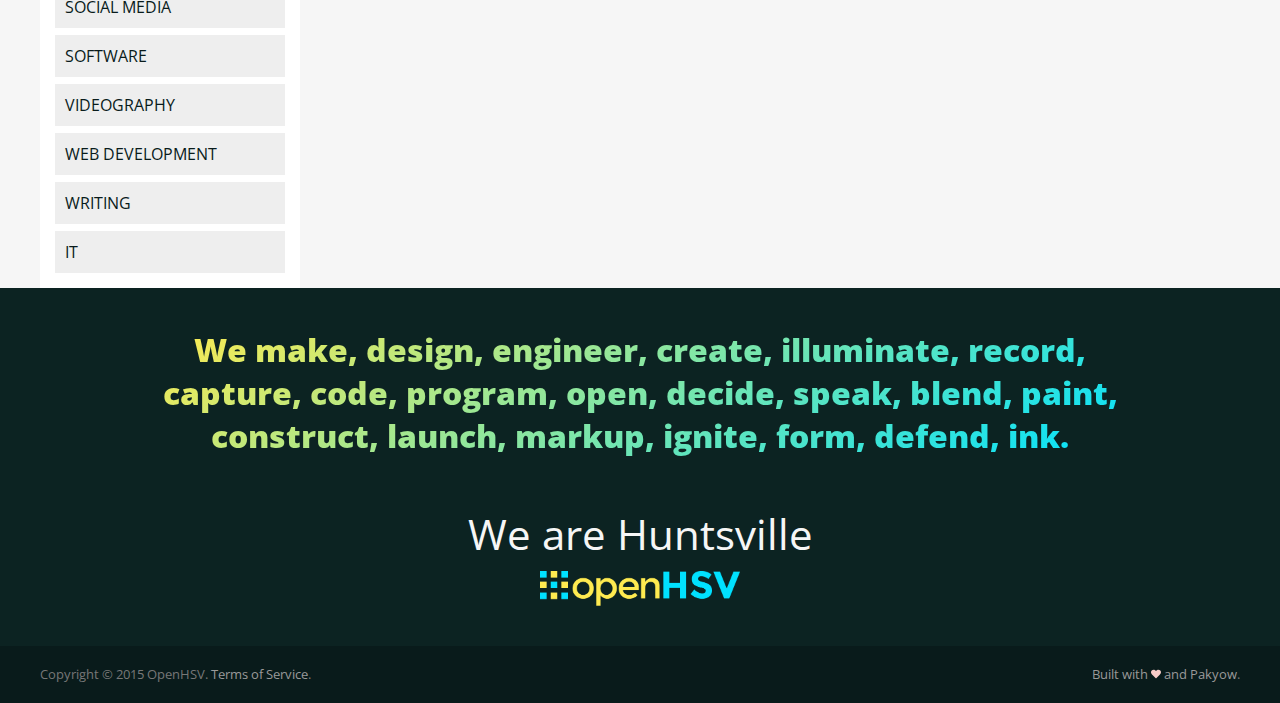
==== commit b6cf842f: "Merge pull request #1 from OpenHuntsville/01-chris-branch" ====
--- a/people/index.html
+++ b/people/index.html
@@ -399,7 +399,10 @@
 		</div>
 		<footer>
 			<div class="wrapper">
-				<p>Copyright &copy; 2015 OpenHSV. <a href="/terms">Terms of Service</a>.</p>
+				<p class="left">Copyright &copy; 2015 OpenHSV. <a href="/terms">Terms of Service</a>.</p>
+				<p class="right">
+					<a href="http://pakyow.org">Built with <svg width="10" height="10" viewBox="0 0 1792 1792" xmlns="http://www.w3.org/2000/svg"><path d="M896 1664q-26 0-44-18l-624-602q-10-8-27.5-26t-55.5-65.5-68-97.5-53.5-121-23.5-138q0-220 127-344t351-124q62 0 126.5 21.5t120 58 95.5 68.5 76 68q36-36 76-68t95.5-68.5 120-58 126.5-21.5q224 0 351 124t127 344q0 221-229 450l-623 600q-18 18-44 18z" fill="#f8ccc8"></path></svg> and Pakyow</a>.
+				</p>
 			</div>
 		</footer>
 	<script src="/assets/js/jquery.fancybox.pack.js"></script>
--- a/assets/css/style.css
+++ b/assets/css/style.css
@@ -38,6 +38,12 @@
 }
 .content {
 	background-color: #f6f6f6;
+}
+.left {
+	float: left;
+}
+.right {
+	float: right;
 }
 
 /*================ HEADER =================
@@ -165,7 +171,7 @@
 	font-weight: normal;
 	margin: 0 0 15px;
 }
-.home .chevron {
+.home .chevron, .hero .chevron {
 	display: block;
 	clear: both;
 	width: 30px;
@@ -173,17 +179,17 @@
 	margin: 0 auto;
 	height: 40px;
 }
-.home .chevron:before, .home .chevron:after {
+.home .chevron:before, .home .chevron:after, .hero .chevron:before, .hero .chevron:after {
     position: absolute;
     display: block;
     content: "";
     border: 14px solid transparent;
 }
-.home .chevron:before {
+.home .chevron:before, .hero .chevron:before {
     top: 0;
     border-top-color: #D8D8D8;
 }
-.home .chevron:after {
+.home .chevron:after, .hero .chevron:after {
     top: -3px;
     border-top-color: #1E2E2F;
 }
@@ -308,6 +314,20 @@
 /*============== ABOUT PAGE ===============
 =========================================*/
 
+.hero {
+	background: url('../img/aboutushero.jpg') no-repeat left -130px;
+	background-size: 100%;
+}
+.hero .overlay {
+	background: rgba(0, 0, 0, 0.7);
+	padding: 100px 0 10px;
+}
+.hero h2 {	
+	color: #f6f6f6;
+}
+.hero .chevron:after {
+	border-top-color: #424243;
+}
 .breadcrumbs {
 	overflow: hidden;
 	padding: 15px 0;
@@ -342,7 +362,6 @@
 	width: 28%;
 	text-align: left;
 	margin-right: 4%;
-	vertical-align: text-top;
 }
 .about .content-body li:last-child {
 	margin-right: 0;
@@ -465,12 +484,6 @@
 }
 .tinynav { 
 	display: none 
-}
-#submenu {
-	display: none;
-}
-.selected.active #submenu {
-	display: visible;
 }
 
 /*================ INDEX ==================
@@ -999,6 +1012,12 @@
 	.about .content-body h2 {
 		font-size: 2em;
 	}
+	.hero {
+		background-position: left -50px;
+	}
+	.hero .overlay {
+		padding-top: 40px;
+	}
 }
 @media only screen and (max-width: 500px) {
 	.contact {
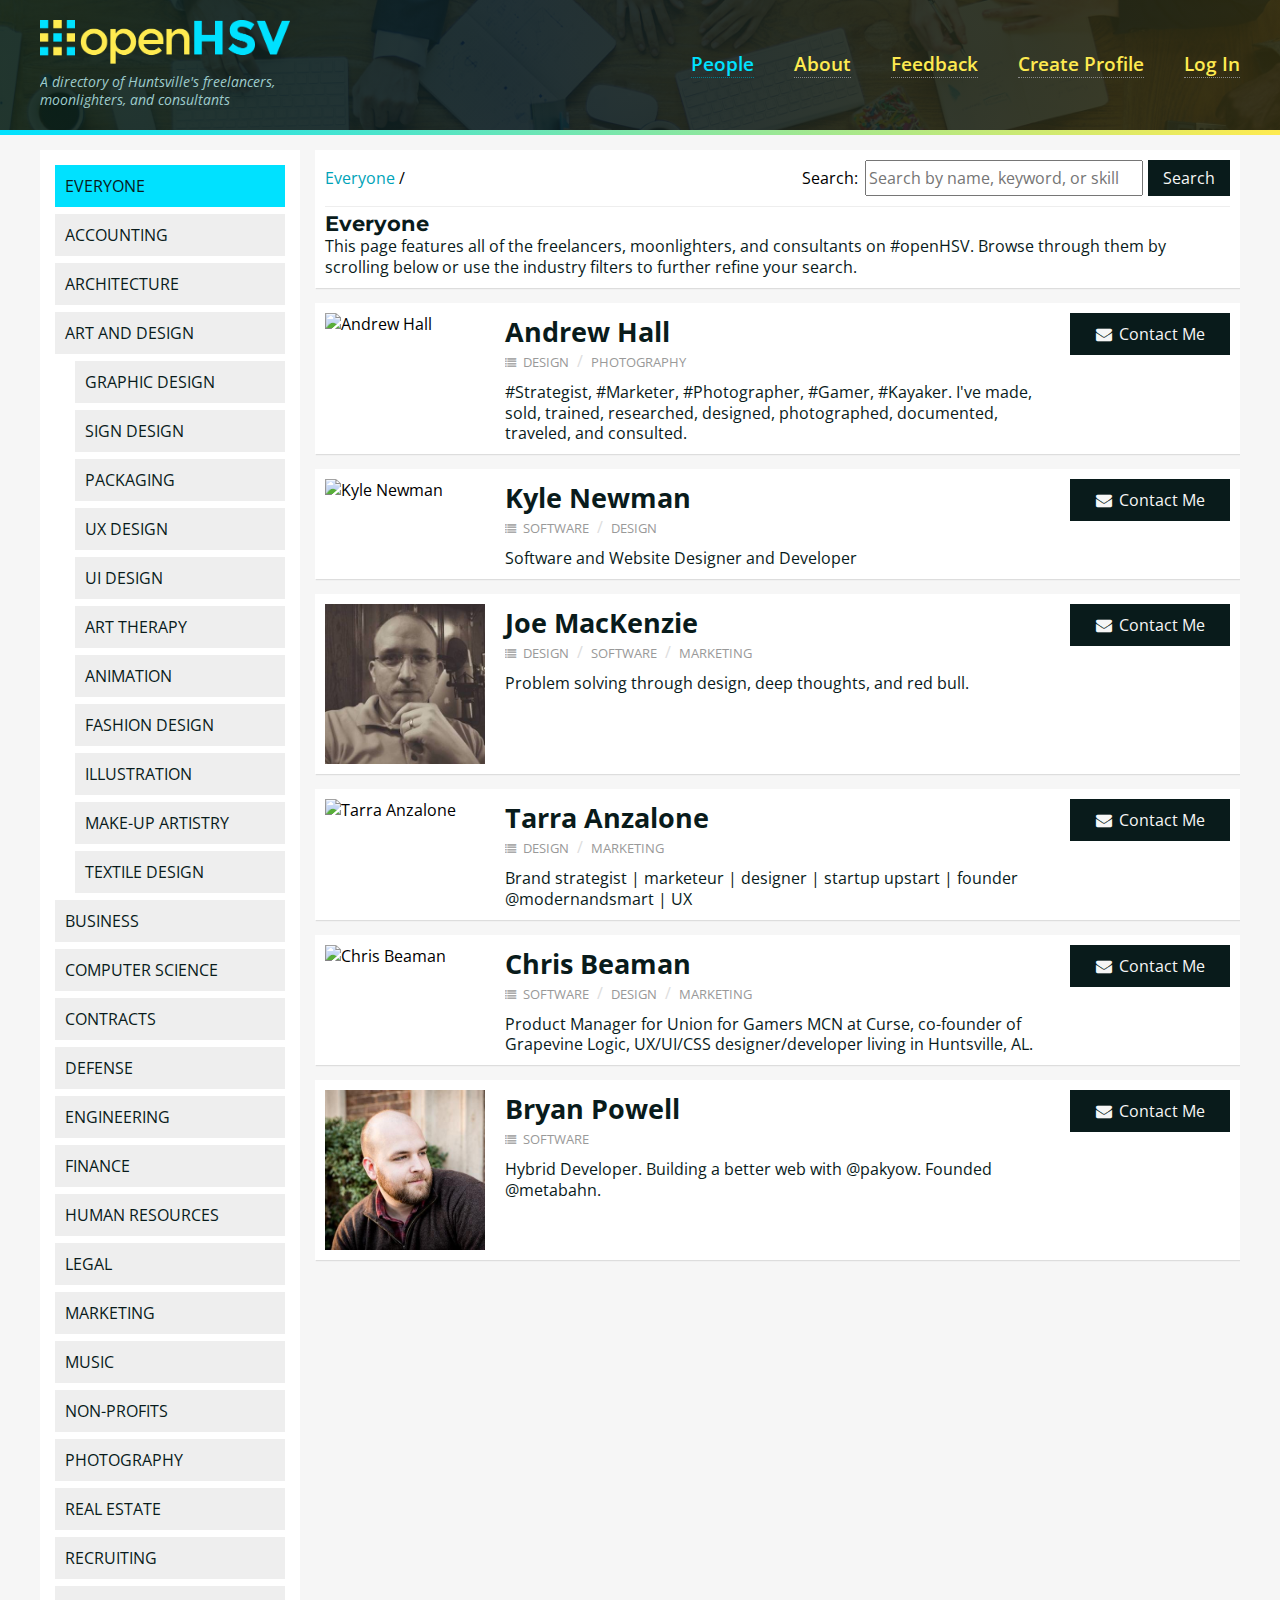
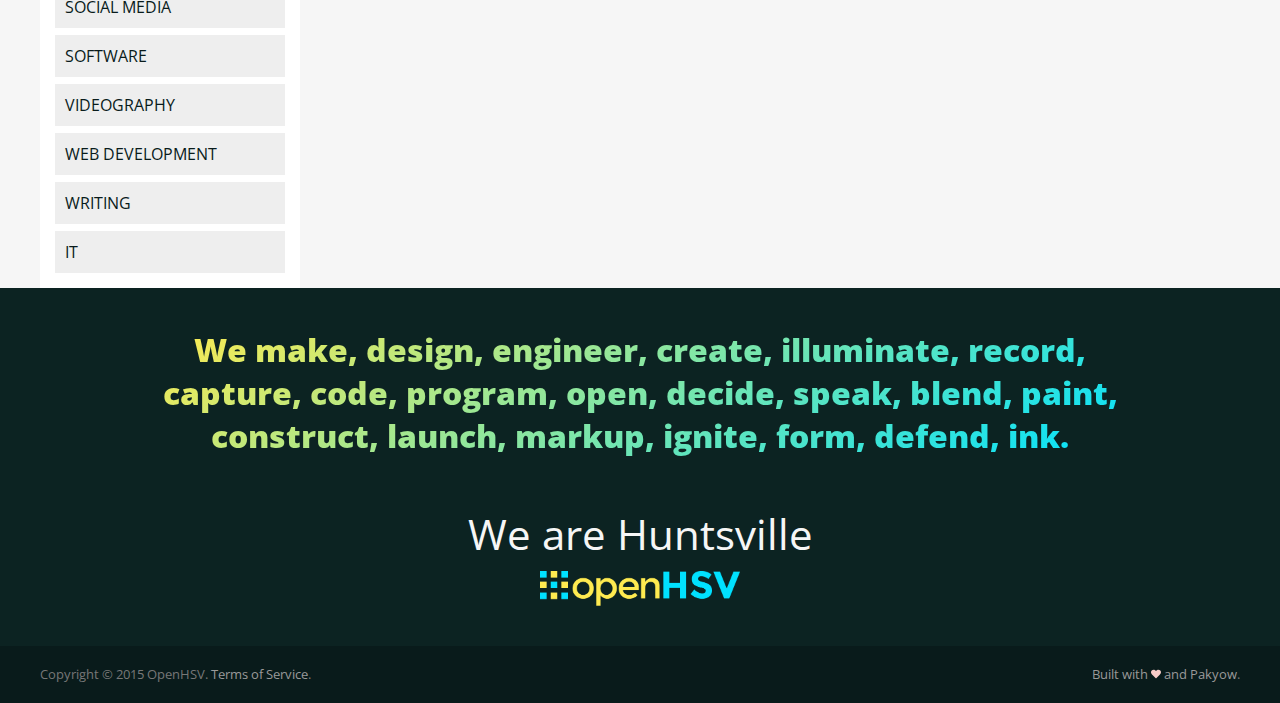
==== commit e938b60a: "Added the search box to the /people page. Also remoived the hero image on the /about page" ====
--- a/people/index.html
+++ b/people/index.html
@@ -168,12 +168,22 @@
 				</div>
 				<div class="profiles">
 					<div class="description">
-						<ul class="breadcrumbs">
-							<li>
-								<a href="/people">Everyone</a>
-							</li>
-							<li>&nbsp;/&nbsp;</li>
-						</ul>
+						<div class="bread-search">
+							<ul class="breadcrumbs">
+								<li>
+									<a href="/people">Everyone</a>
+								</li>
+								<li>&nbsp;/&nbsp;</li>
+							</ul>
+							<div class="searchform">
+			   					<form action="/people/search" method="get">
+			   						<label for="search-experts">Search:</label>
+			            			<input type="text" name="s" value="" id="search-experts" placeholder="Search by name, keyword, or skill">
+			            			<input type="submit" value="Search" style="display:inline;">
+			    				</form>
+			  				</div>
+			  			</div>
+		  				<div class="clear"></div>
 						<h2>Everyone</h2>
 						<p>This page features all of the freelancers, moonlighters, and consultants on #openHSV. Browse through them by scrolling below or use the industry filters to further refine your search.</p>
 					</div>
--- a/assets/css/style.css
+++ b/assets/css/style.css
@@ -44,6 +44,13 @@
 }
 .right {
 	float: right;
+}
+.clear {
+    clear: both;
+    content: ".";
+    display: block;
+    height: 0;
+    visibility: hidden;
 }
 
 /*================ HEADER =================
@@ -244,6 +251,7 @@
 .whyjoin .chevron {
 	width: 48px;
 	height: 10px;
+	margin-top: 30px;
 }
 .whyjoin .chevron:before, .whyjoin .chevron:after {
 	border: 24px solid transparent;
@@ -314,25 +322,21 @@
 /*============== ABOUT PAGE ===============
 =========================================*/
 
-.hero {
-	background: url('../img/aboutushero.jpg') no-repeat left -130px;
-	background-size: 100%;
-}
-.hero .overlay {
-	background: rgba(0, 0, 0, 0.7);
-	padding: 100px 0 10px;
-}
-.hero h2 {	
-	color: #f6f6f6;
-}
-.hero .chevron:after {
-	border-top-color: #424243;
+.about .bread-search { 
+	padding-top: 10px;
+}
+.bread-search {
+	padding: 0 0 10px;
+  	box-shadow: 0 1px 0 #eee;
+  	overflow: hidden;
+  	margin-bottom: 5px;
 }
 .breadcrumbs {
 	overflow: hidden;
-	padding: 15px 0;
-  	box-shadow: 0px 2px 0 #eee;
   	margin: 0;
+  	float: left;
+  	width: 50%;
+  	line-height: 36px;
 }
 .breadcrumbs li {
 	float: left;
@@ -342,6 +346,31 @@
 }
 .breadcrumbs li a:hover {
 	text-decoration: underline;
+}
+.searchform {
+	float: right;
+}
+.searchform label, .searchform input {
+	float: left;
+}
+.searchform label {
+	line-height: 36px;
+	padding-right: 7px;
+}
+#search-experts {
+	height: 30px;
+	width: 270px;
+	margin-right: 5px;
+}
+.searchform input[type="submit"] {
+    background-color: #091B1B;
+    text-align: center;
+    color: #f6f6f6;
+    font-size: 1em;
+    height: 36px;
+    padding: 0 15px;
+    border: 0;
+    outline: 0;
 }
 .content-body {
 	padding: 20px 0;
@@ -508,11 +537,6 @@
 	text-align: left;
 	font-weight: bold;
 	font-family: 'Montserrat', sans-serif;
-}
-.description .breadcrumbs {
-	padding: 0 0 10px;
-	margin: 0 0 10px;
-	box-shadow: 0 1px 0 #eee;
 }
 .description p {
 	margin: 0;
@@ -1013,7 +1037,8 @@
 		font-size: 2em;
 	}
 	.hero {
-		background-position: left -50px;
+		background-position: center -50px;
+		background-size: 100%;
 	}
 	.hero .overlay {
 		padding-top: 40px;
@@ -1056,6 +1081,12 @@
 	.about .together h3 {
 		padding: 40px;
 	}
+	#search-experts {
+		width: 200px;
+	}
+	.searchform input[type="submit"] {
+		padding: 0 10px;
+	}
 }
 @media only screen and (max-width: 400px) {
 	.header-top {
